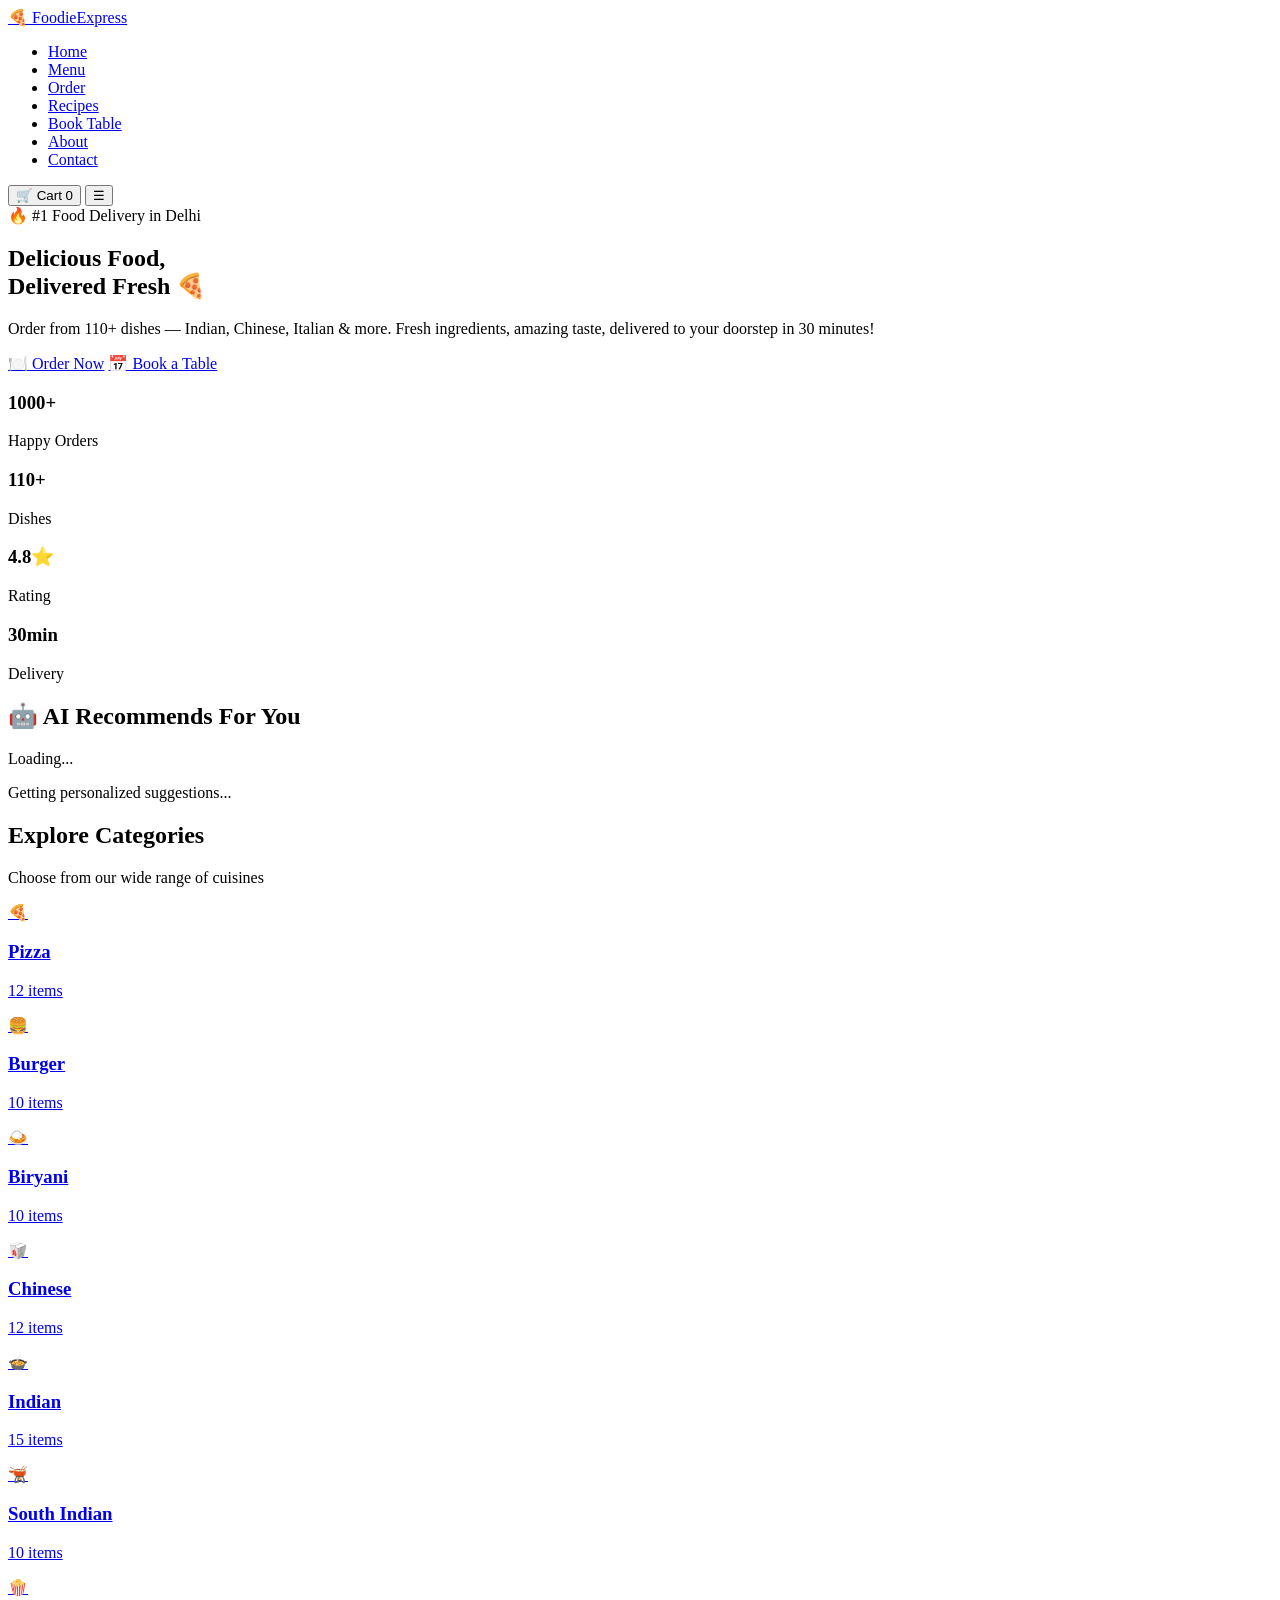
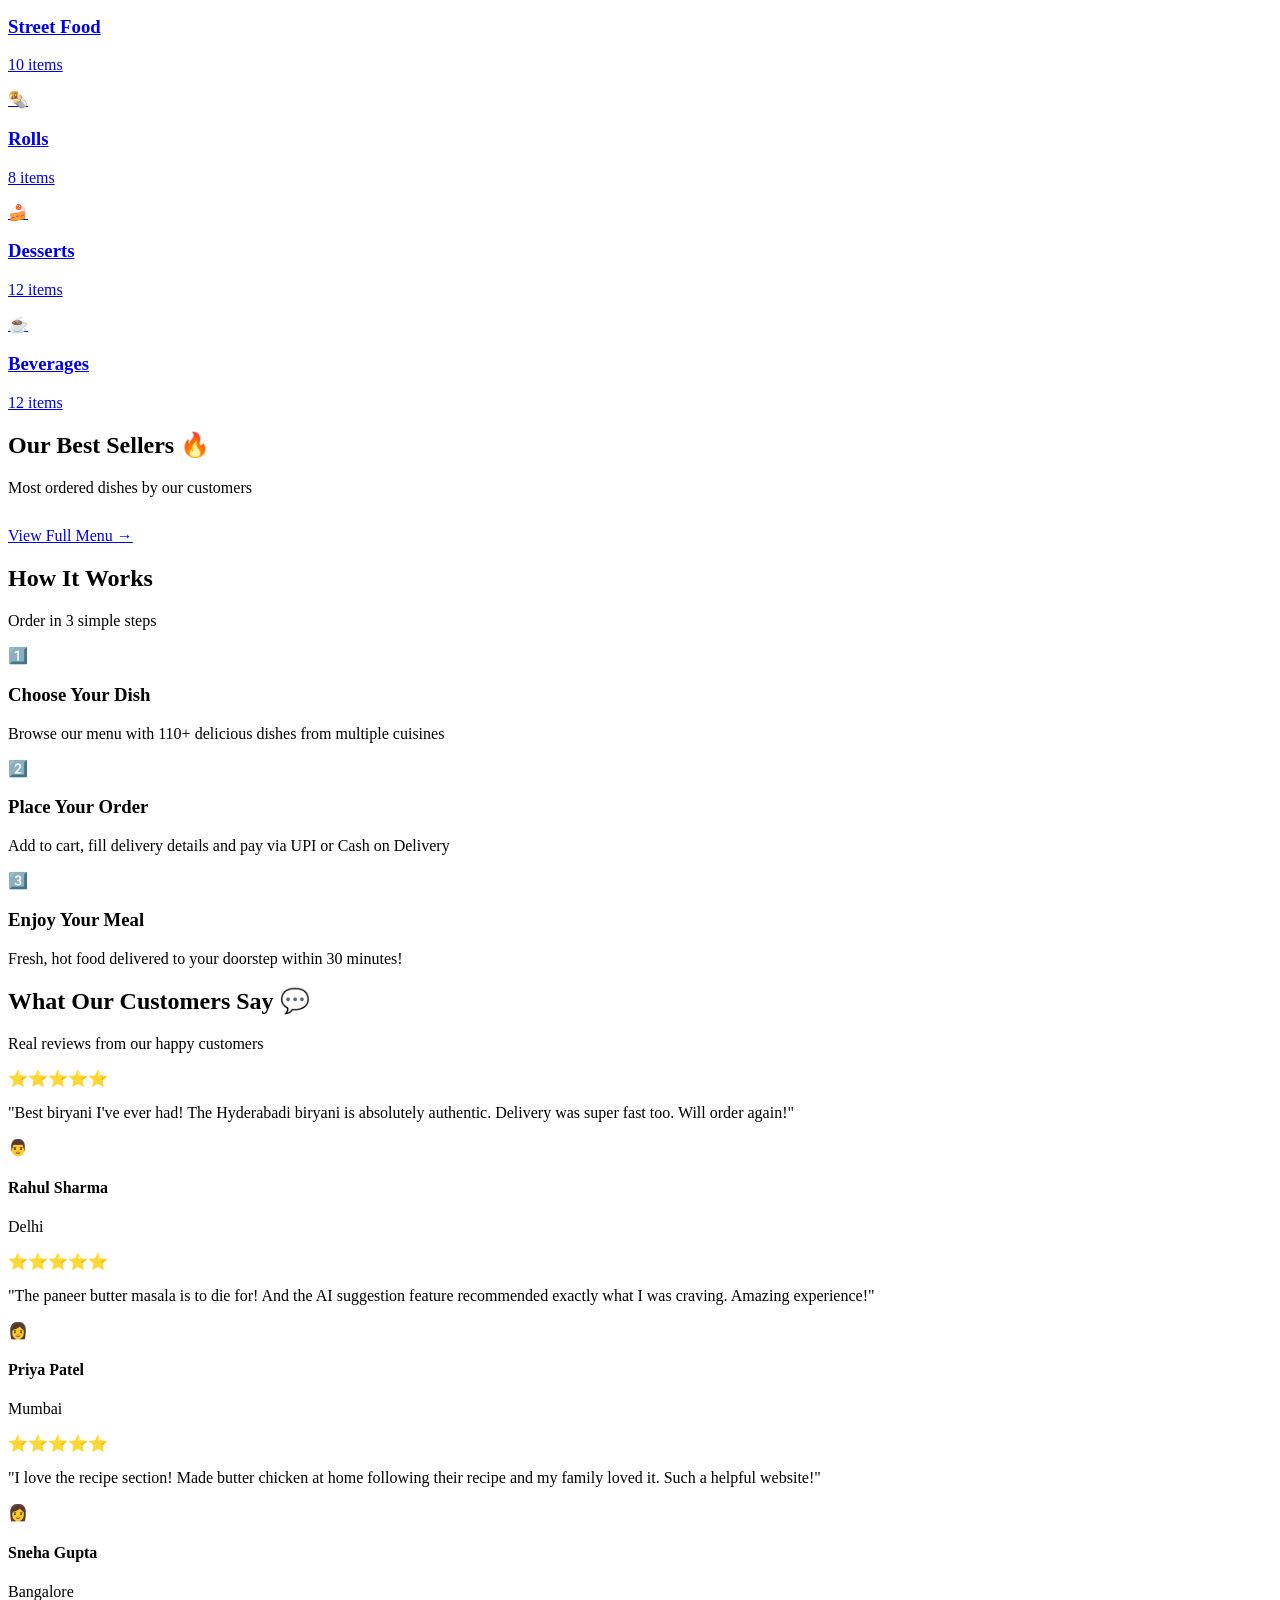
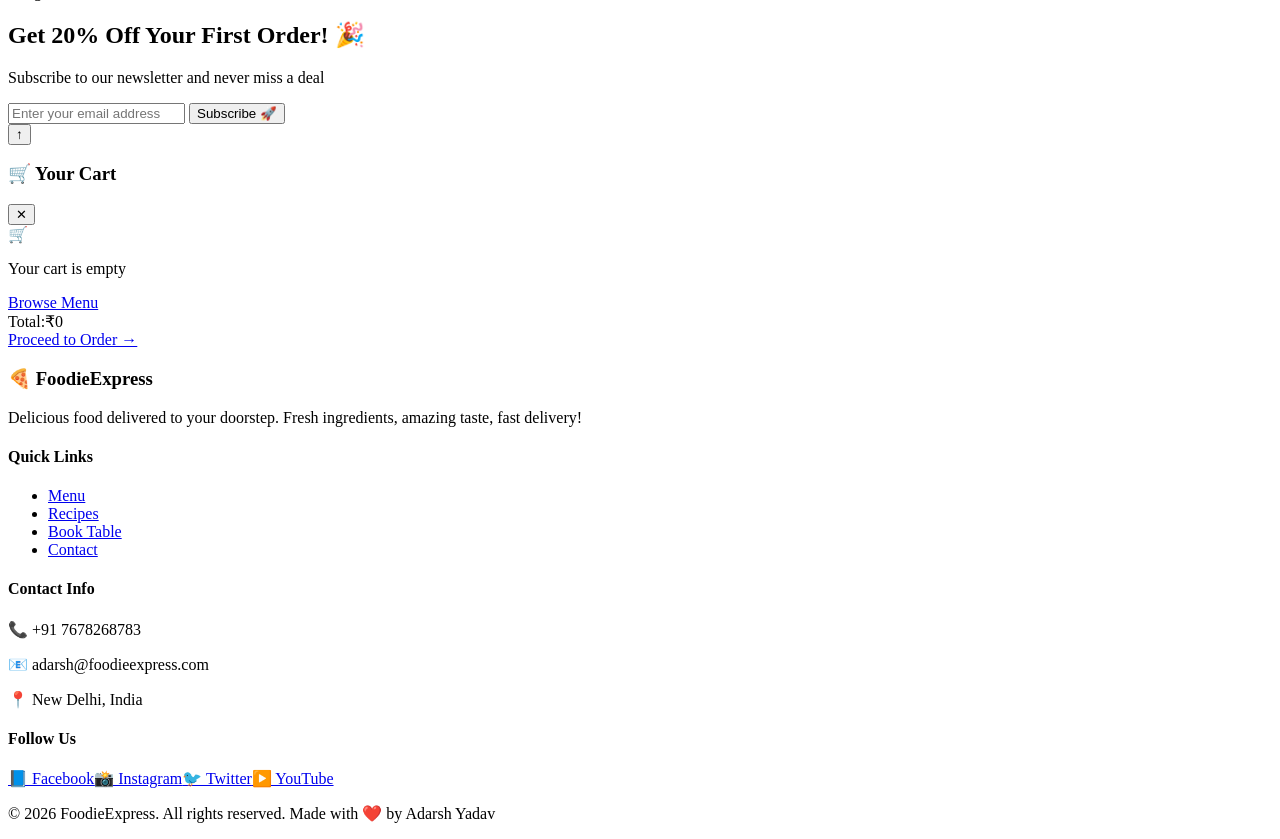
==== index.html @ d77fbf05 "Add FoodieExpress homepage" ====
<!DOCTYPE html>
<html lang="en">
<head>
  <meta charset="UTF-8">
  <meta name="viewport" content="width=device-width, initial-scale=1.0">
  <title>FoodieExpress - Delicious Food Delivered 🍕</title>
  <link rel="stylesheet" href="css/style.css">
</head>
<body>

  <!-- NAVBAR -->
  <nav class="navbar" id="navbar">
    <div class="nav-container">
      <a href="index.html" class="logo">🍕 Foodie<span>Express</span></a>
      <ul class="nav-links" id="navLinks">
        <li><a href="index.html" class="active">Home</a></li>
        <li><a href="menu.html">Menu</a></li>
        <li><a href="order.html">Order</a></li>
        <li><a href="recipes.html">Recipes</a></li>
        <li><a href="booking.html">Book Table</a></li>
        <li><a href="about.html">About</a></li>
        <li><a href="contact.html">Contact</a></li>
      </ul>
      <div class="nav-actions">
        <button class="cart-btn" onclick="toggleCart()">🛒 Cart <span class="cart-count" id="cartCount">0</span></button>
        <button class="hamburger" onclick="toggleMenu()">☰</button>
      </div>
    </div>
  </nav>

  <!-- HERO -->
  <section class="hero">
    <div class="container">
      <div class="hero-content">
        <div class="hero-badge">🔥 #1 Food Delivery in Delhi</div>
        <h1>Delicious Food,<br>Delivered <span>Fresh</span> 🍕</h1>
        <p>Order from 110+ dishes — Indian, Chinese, Italian & more. Fresh ingredients, amazing taste, delivered to your doorstep in 30 minutes!</p>
        <div class="hero-buttons">
          <a href="menu.html" class="btn btn-primary btn-lg">🍽️ Order Now</a>
          <a href="booking.html" class="btn btn-outline btn-lg">📅 Book a Table</a>
        </div>
        <div class="hero-stats">
          <div class="stat-item"><h3>1000+</h3><p>Happy Orders</p></div>
          <div class="stat-item"><h3>110+</h3><p>Dishes</p></div>
          <div class="stat-item"><h3>4.8⭐</h3><p>Rating</p></div>
          <div class="stat-item"><h3>30min</h3><p>Delivery</p></div>
        </div>
      </div>
    </div>
  </section>

  <!-- AI SUGGESTIONS -->
  <section class="ai-section">
    <div class="container">
      <div class="ai-header">
        <h2>🤖 AI Recommends For You</h2>
        <span class="ai-badge" id="aiBadge">Loading...</span>
      </div>
      <p class="ai-subtitle" id="aiMessage">Getting personalized suggestions...</p>
      <div class="suggestion-grid" id="aiSuggestions"></div>
    </div>
  </section>

  <!-- CATEGORIES -->
  <section class="section">
    <div class="container">
      <h2 class="section-title">Explore <span>Categories</span></h2>
      <p class="section-subtitle">Choose from our wide range of cuisines</p>
      <div class="categories-grid">
        <a href="menu.html" class="category-card"><div class="category-icon">🍕</div><h3>Pizza</h3><p>12 items</p></a>
        <a href="menu.html" class="category-card"><div class="category-icon">🍔</div><h3>Burger</h3><p>10 items</p></a>
        <a href="menu.html" class="category-card"><div class="category-icon">🍛</div><h3>Biryani</h3><p>10 items</p></a>
        <a href="menu.html" class="category-card"><div class="category-icon">🥡</div><h3>Chinese</h3><p>12 items</p></a>
        <a href="menu.html" class="category-card"><div class="category-icon">🍲</div><h3>Indian</h3><p>15 items</p></a>
        <a href="menu.html" class="category-card"><div class="category-icon">🫕</div><h3>South Indian</h3><p>10 items</p></a>
        <a href="menu.html" class="category-card"><div class="category-icon">🍿</div><h3>Street Food</h3><p>10 items</p></a>
        <a href="menu.html" class="category-card"><div class="category-icon">🌯</div><h3>Rolls</h3><p>8 items</p></a>
        <a href="menu.html" class="category-card"><div class="category-icon">🍰</div><h3>Desserts</h3><p>12 items</p></a>
        <a href="menu.html" class="category-card"><div class="category-icon">☕</div><h3>Beverages</h3><p>12 items</p></a>
      </div>
    </div>
  </section>

  <!-- FEATURED DISHES -->
  <section class="section" style="background:var(--white)">
    <div class="container">
      <h2 class="section-title">Our <span>Best Sellers</span> 🔥</h2>
      <p class="section-subtitle">Most ordered dishes by our customers</p>
      <div class="menu-grid" id="featuredDishes"></div>
      <div class="text-center" style="margin-top:30px">
        <a href="menu.html" class="btn btn-primary btn-lg">View Full Menu →</a>
      </div>
    </div>
  </section>

  <!-- HOW IT WORKS -->
  <section class="section">
    <div class="container">
      <h2 class="section-title">How It <span>Works</span></h2>
      <p class="section-subtitle">Order in 3 simple steps</p>
      <div class="steps-grid">
        <div class="step-card fade-in">
          <div class="step-number">1️⃣</div>
          <h3>Choose Your Dish</h3>
          <p>Browse our menu with 110+ delicious dishes from multiple cuisines</p>
        </div>
        <div class="step-card fade-in">
          <div class="step-number">2️⃣</div>
          <h3>Place Your Order</h3>
          <p>Add to cart, fill delivery details and pay via UPI or Cash on Delivery</p>
        </div>
        <div class="step-card fade-in">
          <div class="step-number">3️⃣</div>
          <h3>Enjoy Your Meal</h3>
          <p>Fresh, hot food delivered to your doorstep within 30 minutes!</p>
        </div>
      </div>
    </div>
  </section>

  <!-- TESTIMONIALS -->
  <section class="section" style="background:var(--white)">
    <div class="container">
      <h2 class="section-title">What Our <span>Customers</span> Say 💬</h2>
      <p class="section-subtitle">Real reviews from our happy customers</p>
      <div class="testimonial-grid">
        <div class="testimonial-card fade-in">
          <div class="stars">⭐⭐⭐⭐⭐</div>
          <p class="testimonial-text">"Best biryani I've ever had! The Hyderabadi biryani is absolutely authentic. Delivery was super fast too. Will order again!"</p>
          <div class="testimonial-author">
            <div class="author-avatar">👨</div>
            <div class="author-info"><h4>Rahul Sharma</h4><p>Delhi</p></div>
          </div>
        </div>
        <div class="testimonial-card fade-in">
          <div class="stars">⭐⭐⭐⭐⭐</div>
          <p class="testimonial-text">"The paneer butter masala is to die for! And the AI suggestion feature recommended exactly what I was craving. Amazing experience!"</p>
          <div class="testimonial-author">
            <div class="author-avatar">👩</div>
            <div class="author-info"><h4>Priya Patel</h4><p>Mumbai</p></div>
          </div>
        </div>
        <div class="testimonial-card fade-in">
          <div class="stars">⭐⭐⭐⭐⭐</div>
          <p class="testimonial-text">"I love the recipe section! Made butter chicken at home following their recipe and my family loved it. Such a helpful website!"</p>
          <div class="testimonial-author">
            <div class="author-avatar">👩</div>
            <div class="author-info"><h4>Sneha Gupta</h4><p>Bangalore</p></div>
          </div>
        </div>
      </div>
    </div>
  </section>

  <!-- NEWSLETTER -->
  <section class="newsletter-section">
    <div class="container">
      <h2>Get 20% Off Your First Order! 🎉</h2>
      <p>Subscribe to our newsletter and never miss a deal</p>
      <form class="newsletter-form" onsubmit="event.preventDefault(); showToast('✅ Subscribed successfully!'); this.reset();">
        <input type="email" placeholder="Enter your email address" required>
        <button type="submit">Subscribe 🚀</button>
      </form>
    </div>
  </section>

  <!-- BACK TO TOP -->
  <button class="back-to-top" id="backToTop" onclick="backToTop()">↑</button>

  <!-- CART SIDEBAR -->
  <div class="cart-overlay" id="cartOverlay" onclick="toggleCart()"></div>
  <div class="cart-sidebar" id="cartSidebar">
    <div class="cart-header"><h3>🛒 Your Cart</h3><button class="close-cart" onclick="toggleCart()">✕</button></div>
    <div class="cart-items" id="cartItems"><div class="empty-cart"><div class="empty-cart-icon">🛒</div><p>Your cart is empty</p><a href="menu.html" class="btn btn-primary btn-sm">Browse Menu</a></div></div>
    <div class="cart-footer"><div class="cart-total"><span>Total:</span><span id="cartTotal">₹0</span></div><a href="order.html" class="btn btn-primary btn-block">Proceed to Order →</a></div>
  </div>

  <!-- FOOTER -->
  <footer class="footer">
    <div class="container">
      <div class="footer-grid">
        <div class="footer-col"><h3>🍕 FoodieExpress</h3><p>Delicious food delivered to your doorstep. Fresh ingredients, amazing taste, fast delivery!</p></div>
        <div class="footer-col"><h4>Quick Links</h4><ul><li><a href="menu.html">Menu</a></li><li><a href="recipes.html">Recipes</a></li><li><a href="booking.html">Book Table</a></li><li><a href="contact.html">Contact</a></li></ul></div>
        <div class="footer-col"><h4>Contact Info</h4><p>📞 +91 7678268783</p><p>📧 adarsh@foodieexpress.com</p><p>📍 New Delhi, India</p></div>
        <div class="footer-col"><h4>Follow Us</h4><div class="social-links"><a href="#">📘 Facebook</a><a href="#">📸 Instagram</a><a href="#">🐦 Twitter</a><a href="#">▶️ YouTube</a></div></div>
      </div>
      <div class="footer-bottom"><p>© 2026 FoodieExpress. All rights reserved. Made with ❤️ by Adarsh Yadav</p></div>
    </div>
  </footer>

  <script src="js/script.js"></script>
</body>
</html>
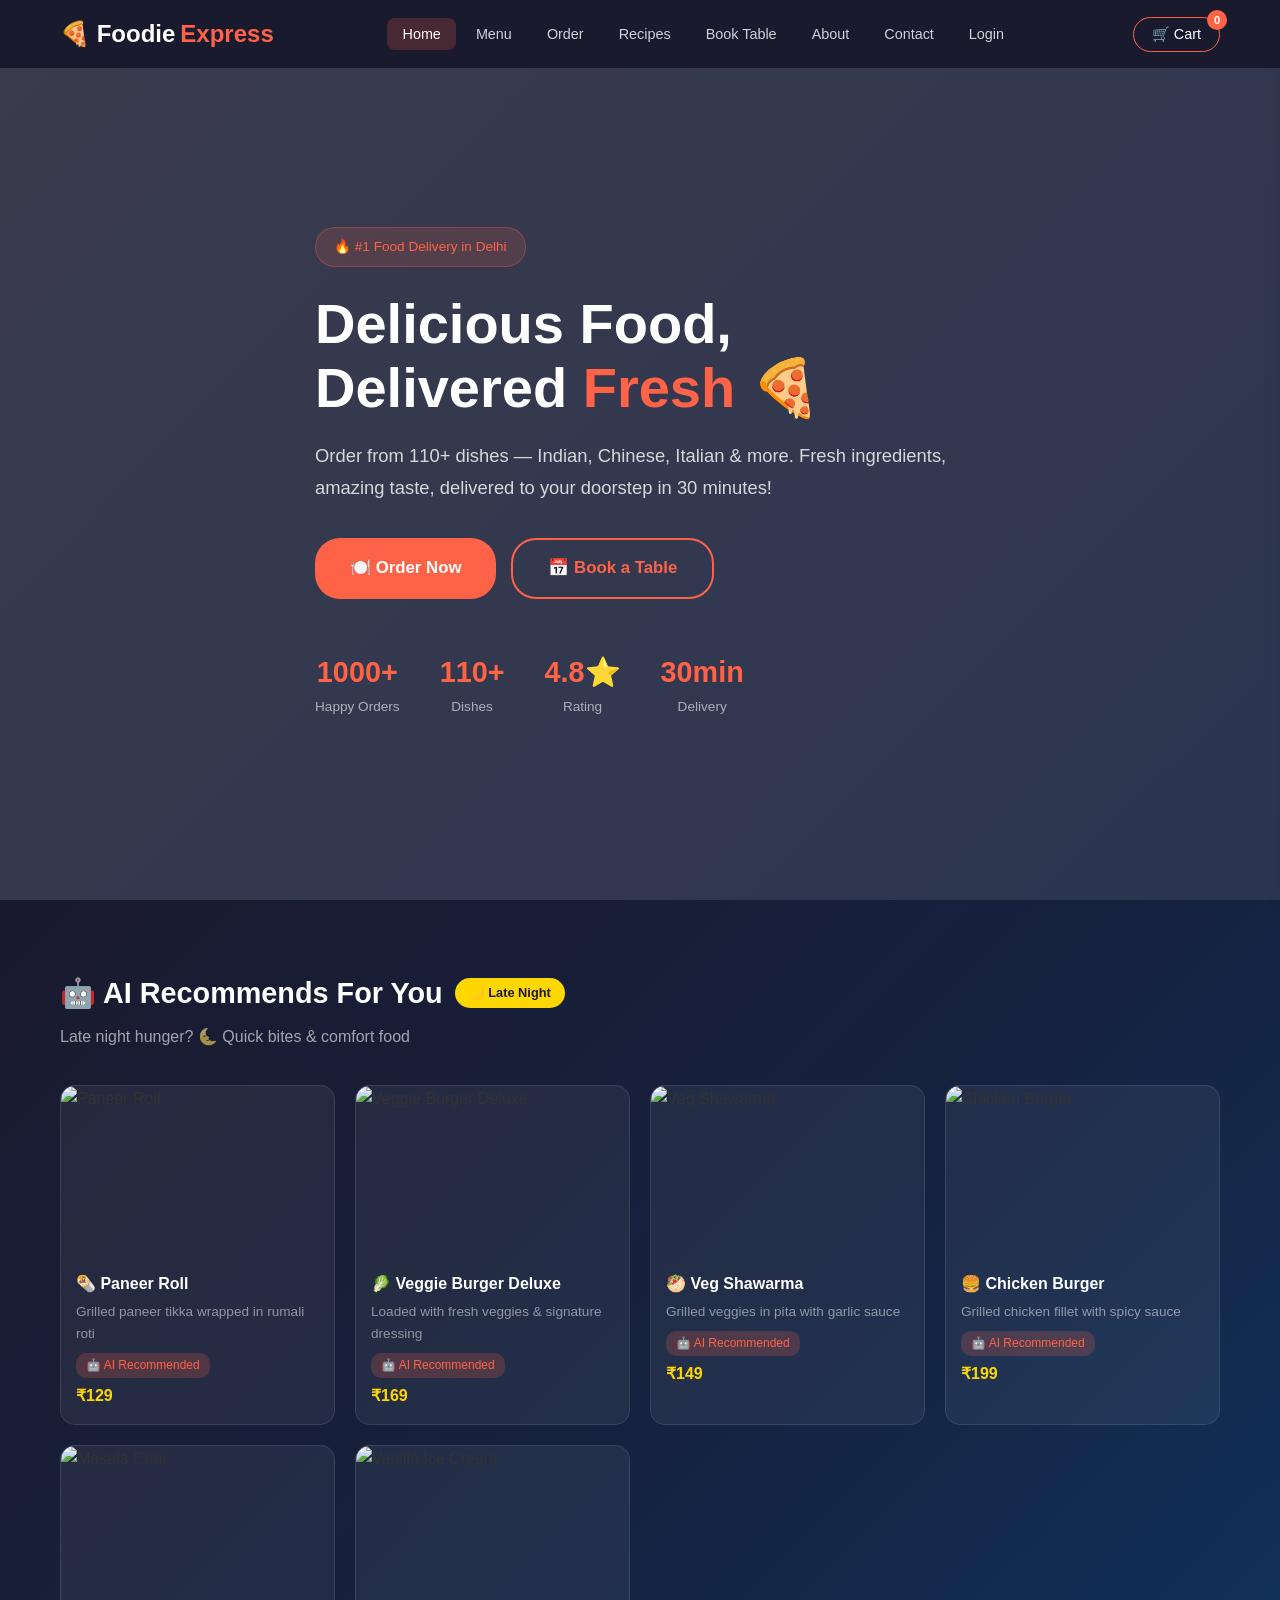
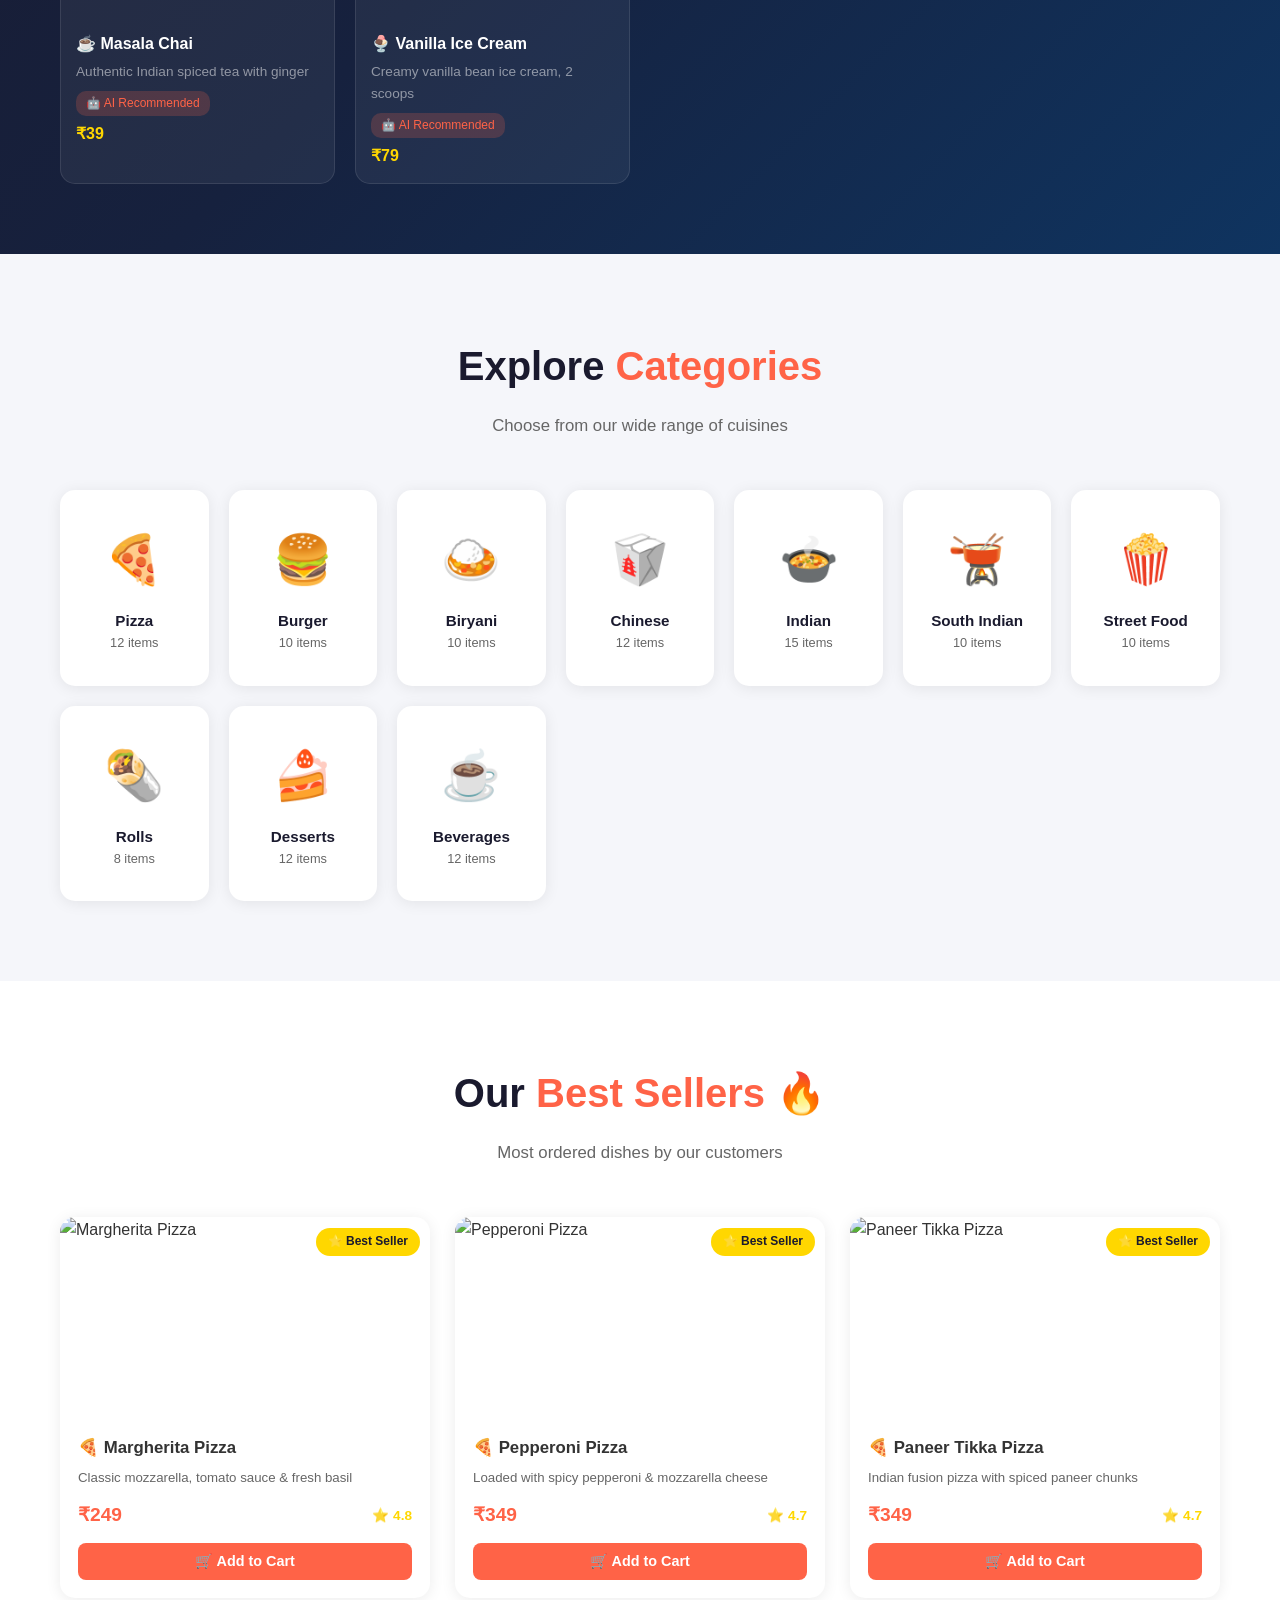
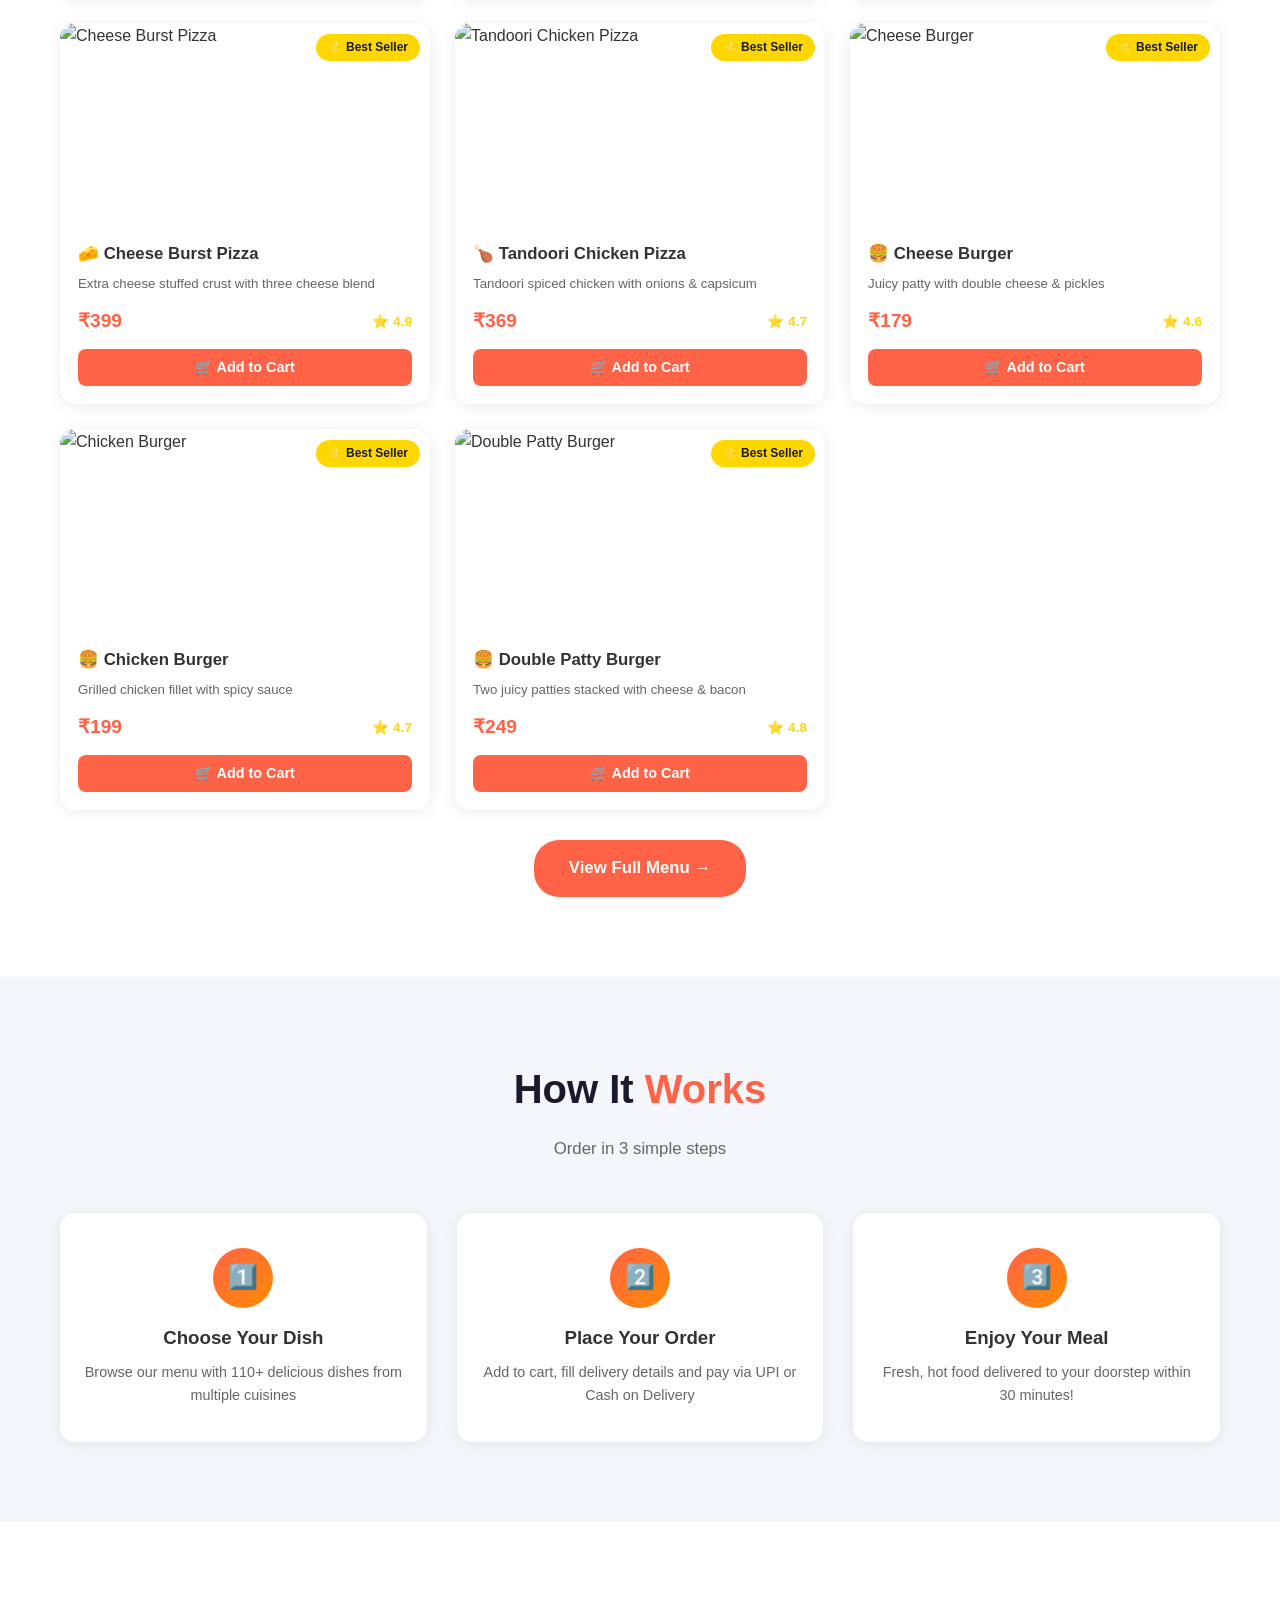
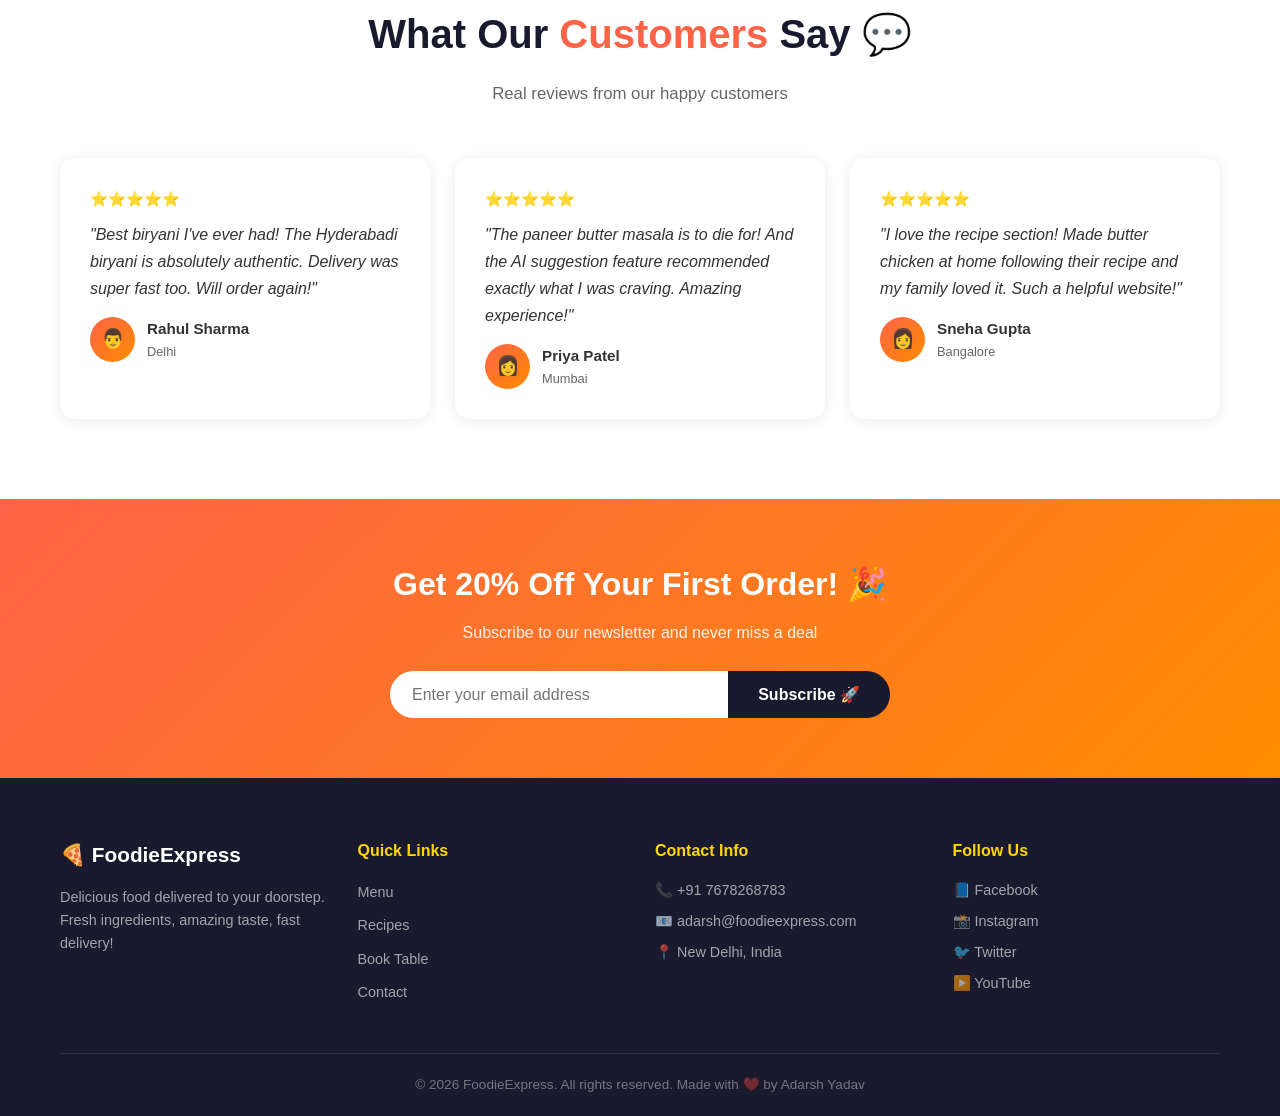
==== commit acc62ff0: "Add login link to site navigation" ====
--- a/index.html
+++ b/index.html
@@ -20,6 +20,7 @@
         <li><a href="booking.html">Book Table</a></li>
         <li><a href="about.html">About</a></li>
         <li><a href="contact.html">Contact</a></li>
+        <li><a href="login.html">Login</a></li>
       </ul>
       <div class="nav-actions">
         <button class="cart-btn" onclick="toggleCart()">🛒 Cart <span class="cart-count" id="cartCount">0</span></button>
--- a/css/style.css
+++ b/css/style.css
@@ -0,0 +1,424 @@
+/* ========== CSS VARIABLES ========== */
+:root {
+  --primary: #ff6347;
+  --primary-dark: #e5533d;
+  --secondary: #ff8c00;
+  --accent: #ffd700;
+  --dark: #1a1a2e;
+  --dark2: #16213e;
+  --light: #f5f6fa;
+  --white: #ffffff;
+  --text: #333333;
+  --text-light: #666666;
+  --success: #28a745;
+  --danger: #dc3545;
+  --border: #e0e0e0;
+  --shadow: 0 2px 15px rgba(0,0,0,0.08);
+  --shadow-hover: 0 8px 30px rgba(0,0,0,0.15);
+  --radius: 15px;
+  --transition: all 0.3s ease;
+}
+
+/* ========== RESET ========== */
+* { margin:0; padding:0; box-sizing:border-box; }
+html { scroll-behavior:smooth; }
+body { font-family:'Segoe UI',Tahoma,Geneva,Verdana,sans-serif; color:var(--text); line-height:1.6; background:var(--light); }
+a { text-decoration:none; color:inherit; }
+ul { list-style:none; }
+img { max-width:100%; display:block; }
+button,input,select,textarea { font-family:inherit; font-size:inherit; }
+button { cursor:pointer; }
+
+/* ========== UTILITY ========== */
+.container { max-width:1200px; margin:0 auto; padding:0 20px; }
+.section { padding:80px 0; }
+.section-title { text-align:center; font-size:2.5rem; margin-bottom:15px; color:var(--dark); }
+.section-title span { color:var(--primary); }
+.section-subtitle { text-align:center; color:var(--text-light); margin-bottom:50px; font-size:1.05rem; }
+.text-center { text-align:center; }
+.btn { display:inline-flex; align-items:center; gap:8px; padding:12px 28px; border-radius:25px; font-weight:600; font-size:0.95rem; border:none; transition:var(--transition); }
+.btn-primary { background:var(--primary); color:var(--white); }
+.btn-primary:hover { background:var(--primary-dark); transform:translateY(-2px); box-shadow:0 5px 20px rgba(255,99,71,0.3); }
+.btn-secondary { background:var(--secondary); color:var(--white); }
+.btn-secondary:hover { background:#e67e00; transform:translateY(-2px); }
+.btn-outline { background:transparent; color:var(--primary); border:2px solid var(--primary); }
+.btn-outline:hover { background:var(--primary); color:var(--white); }
+.btn-dark { background:var(--dark); color:var(--white); }
+.btn-dark:hover { background:var(--dark2); }
+.btn-block { display:flex; justify-content:center; width:100%; }
+.btn-sm { padding:8px 18px; font-size:0.85rem; }
+.btn-lg { padding:15px 35px; font-size:1.05rem; }
+.badge { display:inline-block; padding:4px 12px; border-radius:20px; font-size:0.75rem; font-weight:600; }
+.badge-veg { background:#e8f5e9; color:#2e7d32; }
+.badge-nonveg { background:#fce4ec; color:#c62828; }
+.badge-best { background:var(--accent); color:var(--dark); }
+
+/* ========== NAVBAR ========== */
+.navbar { position:fixed; top:0; left:0; width:100%; background:var(--dark); z-index:1000; transition:var(--transition); padding:0; }
+.navbar.scrolled { background:rgba(26,26,46,0.98); box-shadow:0 2px 20px rgba(0,0,0,0.3); }
+.nav-container { display:flex; align-items:center; justify-content:space-between; padding:15px 20px; max-width:1200px; margin:0 auto; }
+.logo { font-size:1.5rem; font-weight:800; color:var(--white); display:flex; align-items:center; gap:5px; }
+.logo span { color:var(--primary); }
+.nav-links { display:flex; gap:5px; }
+.nav-links li a { color:rgba(255,255,255,0.8); padding:8px 15px; border-radius:8px; font-size:0.9rem; font-weight:500; transition:var(--transition); }
+.nav-links li a:hover, .nav-links li a.active { color:var(--white); background:rgba(255,99,71,0.2); }
+.nav-actions { display:flex; align-items:center; gap:12px; }
+.cart-btn { position:relative; color:var(--white); background:transparent; border:1.5px solid var(--primary); border-radius:25px; padding:8px 18px; font-size:0.9rem; font-weight:500; transition:var(--transition); display:flex; align-items:center; gap:6px; }
+.cart-btn:hover { background:var(--primary); }
+.cart-count { background:var(--primary); color:var(--white); border-radius:50%; font-size:0.7rem; min-width:20px; height:20px; display:flex; align-items:center; justify-content:center; position:absolute; top:-8px; right:-8px; font-weight:700; }
+.hamburger { display:none; color:var(--white); font-size:1.5rem; background:transparent; border:none; padding:5px; }
+
+/* ========== HERO ========== */
+.hero { min-height:100vh; display:flex; align-items:center; background:linear-gradient(135deg,rgba(26,26,46,0.85),rgba(22,33,62,0.9)),url('https://images.unsplash.com/photo-1504674900247-0877df9cc836?w=1920&q=80') center/cover; color:var(--white); padding-top:80px; }
+.hero-content { max-width:650px; }
+.hero-badge { display:inline-flex; align-items:center; gap:8px; background:rgba(255,99,71,0.15); border:1px solid rgba(255,99,71,0.3); padding:8px 18px; border-radius:25px; font-size:0.85rem; color:var(--primary); margin-bottom:25px; }
+.hero h1 { font-size:3.5rem; font-weight:800; line-height:1.15; margin-bottom:20px; }
+.hero h1 span { color:var(--primary); }
+.hero p { font-size:1.15rem; color:rgba(255,255,255,0.8); margin-bottom:35px; line-height:1.7; }
+.hero-buttons { display:flex; gap:15px; flex-wrap:wrap; margin-bottom:50px; }
+.hero-stats { display:flex; gap:40px; }
+.stat-item { text-align:center; }
+.stat-item h3 { font-size:1.8rem; font-weight:800; color:var(--primary); }
+.stat-item p { font-size:0.85rem; color:rgba(255,255,255,0.6); }
+
+/* ========== AI SUGGESTIONS ========== */
+.ai-section { background:linear-gradient(135deg,#1a1a2e 0%,#16213e 50%,#0f3460 100%); padding:70px 0; }
+.ai-header { display:flex; align-items:center; gap:12px; margin-bottom:8px; }
+.ai-header h2 { color:var(--white); font-size:1.8rem; }
+.ai-badge { background:var(--accent); color:var(--dark); padding:5px 14px; border-radius:20px; font-size:0.8rem; font-weight:700; }
+.ai-subtitle { color:rgba(255,255,255,0.6); margin-bottom:35px; }
+.suggestion-grid { display:grid; grid-template-columns:repeat(auto-fill,minmax(260px,1fr)); gap:20px; }
+.suggestion-card { background:rgba(255,255,255,0.06); border:1px solid rgba(255,255,255,0.1); border-radius:var(--radius); overflow:hidden; transition:var(--transition); cursor:pointer; }
+.suggestion-card:hover { transform:translateY(-5px); background:rgba(255,255,255,0.1); border-color:var(--primary); }
+.suggestion-card img { width:100%; height:170px; object-fit:cover; }
+.suggestion-info { padding:15px; }
+.suggestion-info h4 { color:var(--white); margin-bottom:5px; }
+.suggestion-info p { color:rgba(255,255,255,0.5); font-size:0.85rem; }
+.suggestion-tag { display:inline-block; background:rgba(255,99,71,0.2); color:var(--primary); padding:3px 10px; border-radius:10px; font-size:0.75rem; margin-top:8px; }
+.suggestion-price { color:var(--accent); font-weight:700; margin-top:5px; }
+
+/* ========== CATEGORIES ========== */
+.categories-grid { display:grid; grid-template-columns:repeat(auto-fill,minmax(140px,1fr)); gap:20px; }
+.category-card { text-align:center; padding:30px 15px; border-radius:var(--radius); background:var(--white); box-shadow:var(--shadow); cursor:pointer; transition:var(--transition); border:2px solid transparent; }
+.category-card:hover { transform:translateY(-5px); box-shadow:var(--shadow-hover); border-color:var(--primary); }
+.category-icon { font-size:3rem; margin-bottom:10px; }
+.category-card h3 { font-size:0.95rem; color:var(--dark); }
+.category-card p { font-size:0.8rem; color:var(--text-light); }
+
+/* ========== MENU / DISH CARDS ========== */
+.menu-controls { display:flex; flex-wrap:wrap; justify-content:space-between; align-items:center; gap:20px; margin-bottom:30px; }
+.search-bar { display:flex; align-items:center; background:var(--white); border:2px solid var(--border); border-radius:25px; padding:6px 18px; flex:1; max-width:400px; transition:var(--transition); }
+.search-bar:focus-within { border-color:var(--primary); }
+.search-bar input { border:none; outline:none; flex:1; padding:8px 5px; font-size:0.95rem; background:transparent; }
+.search-bar button { background:transparent; border:none; font-size:1.2rem; color:var(--text-light); }
+.filter-tabs { display:flex; flex-wrap:wrap; gap:8px; }
+.filter-tab { padding:8px 20px; border-radius:25px; border:2px solid var(--border); background:var(--white); font-size:0.85rem; font-weight:500; transition:var(--transition); color:var(--text); }
+.filter-tab:hover { border-color:var(--primary); color:var(--primary); }
+.filter-tab.active { background:var(--primary); color:var(--white); border-color:var(--primary); }
+.item-count { color:var(--text-light); font-size:0.9rem; margin-bottom:20px; }
+.menu-grid { display:grid; grid-template-columns:repeat(auto-fill,minmax(280px,1fr)); gap:25px; }
+.dish-card { background:var(--white); border-radius:var(--radius); overflow:hidden; box-shadow:var(--shadow); transition:var(--transition); }
+.dish-card:hover { transform:translateY(-5px); box-shadow:var(--shadow-hover); }
+.dish-image { position:relative; width:100%; height:200px; overflow:hidden; }
+.dish-image img { width:100%; height:100%; object-fit:cover; transition:transform 0.5s; }
+.dish-card:hover .dish-image img { transform:scale(1.08); }
+.dish-badge { position:absolute; top:10px; left:10px; z-index:2; }
+.dish-badge-right { position:absolute; top:10px; right:10px; z-index:2; }
+.dish-info { padding:18px; }
+.dish-name { font-size:1.05rem; font-weight:700; margin-bottom:5px; }
+.dish-desc { font-size:0.83rem; color:var(--text-light); margin-bottom:12px; display:-webkit-box; -webkit-line-clamp:2; -webkit-box-orient:vertical; overflow:hidden; }
+.dish-meta { display:flex; justify-content:space-between; align-items:center; margin-bottom:12px; }
+.dish-price { font-size:1.2rem; font-weight:800; color:var(--primary); }
+.dish-price .original-price { text-decoration:line-through; color:var(--text-light); font-size:0.85rem; font-weight:400; margin-left:5px; }
+.dish-rating { color:var(--accent); font-size:0.85rem; font-weight:600; }
+.dish-time { font-size:0.8rem; color:var(--text-light); }
+.add-btn { width:100%; padding:10px; background:var(--primary); color:var(--white); border:none; border-radius:8px; font-weight:600; font-size:0.9rem; transition:var(--transition); }
+.add-btn:hover { background:var(--primary-dark); }
+
+/* ========== CART SIDEBAR ========== */
+.cart-overlay { position:fixed; top:0; left:0; width:100%; height:100%; background:rgba(0,0,0,0.5); z-index:1999; display:none; }
+.cart-overlay.show { display:block; }
+.cart-sidebar { position:fixed; top:0; right:-420px; width:400px; height:100%; background:var(--white); z-index:2000; box-shadow:-5px 0 30px rgba(0,0,0,0.2); transition:right 0.35s ease; display:flex; flex-direction:column; }
+.cart-sidebar.show { right:0; }
+.cart-header { display:flex; justify-content:space-between; align-items:center; padding:20px 25px; border-bottom:1px solid var(--border); }
+.cart-header h3 { font-size:1.2rem; }
+.close-cart { background:transparent; border:none; font-size:1.5rem; color:var(--text-light); transition:var(--transition); }
+.close-cart:hover { color:var(--danger); }
+.cart-items { flex:1; overflow-y:auto; padding:15px 25px; }
+.cart-item { display:flex; gap:12px; padding:15px 0; border-bottom:1px solid var(--border); align-items:center; }
+.cart-item-img { width:60px; height:60px; border-radius:10px; object-fit:cover; }
+.cart-item-info { flex:1; }
+.cart-item-name { font-weight:600; font-size:0.9rem; }
+.cart-item-price { color:var(--primary); font-weight:700; font-size:0.95rem; }
+.qty-controls { display:flex; align-items:center; gap:10px; margin-top:5px; }
+.qty-btn { width:28px; height:28px; border-radius:50%; border:1px solid var(--border); background:var(--white); display:flex; align-items:center; justify-content:center; font-size:1rem; transition:var(--transition); }
+.qty-btn:hover { background:var(--primary); color:var(--white); border-color:var(--primary); }
+.qty-val { font-weight:600; min-width:20px; text-align:center; }
+.cart-item-remove { color:var(--danger); background:transparent; border:none; font-size:0.85rem; cursor:pointer; }
+.cart-footer { padding:20px 25px; border-top:2px solid var(--border); }
+.cart-total { display:flex; justify-content:space-between; font-size:1.3rem; font-weight:800; margin-bottom:15px; }
+.empty-cart { text-align:center; padding:50px 20px; }
+.empty-cart-icon { font-size:4rem; margin-bottom:15px; opacity:0.3; }
+.empty-cart p { color:var(--text-light); margin-bottom:20px; }
+
+/* ========== PAGE HEADER ========== */
+.page-header { background:linear-gradient(135deg,var(--dark),var(--dark2)); color:var(--white); padding:130px 0 60px; text-align:center; }
+.page-header h1 { font-size:2.5rem; font-weight:800; margin-bottom:10px; }
+.page-header p { color:rgba(255,255,255,0.6); font-size:1.05rem; }
+.breadcrumb { display:flex; gap:8px; justify-content:center; margin-top:15px; color:rgba(255,255,255,0.4); font-size:0.9rem; }
+.breadcrumb a { color:var(--primary); }
+
+/* ========== ORDER PAGE ========== */
+.order-page { padding-top:100px; }
+.order-grid { display:grid; grid-template-columns:1fr 1fr; gap:30px; }
+.order-summary,.delivery-form { background:var(--white); border-radius:var(--radius); padding:30px; box-shadow:var(--shadow); }
+.order-summary h3,.delivery-form h3 { font-size:1.3rem; margin-bottom:20px; padding-bottom:15px; border-bottom:2px solid var(--border); }
+.order-item { display:flex; justify-content:space-between; align-items:center; padding:12px 0; border-bottom:1px solid var(--border); }
+.order-item-name { font-weight:500; }
+.order-item-price { font-weight:700; color:var(--primary); }
+.order-totals { margin-top:20px; padding-top:15px; border-top:2px solid var(--dark); }
+.order-row { display:flex; justify-content:space-between; padding:8px 0; }
+.order-row.total { font-size:1.3rem; font-weight:800; color:var(--primary); border-top:2px solid var(--primary); padding-top:15px; margin-top:10px; }
+.form-group { margin-bottom:18px; }
+.form-group label { display:block; margin-bottom:6px; font-weight:600; font-size:0.9rem; color:var(--text); }
+.form-control { width:100%; padding:12px 16px; border:2px solid var(--border); border-radius:10px; font-size:0.95rem; transition:var(--transition); background:var(--white); }
+.form-control:focus { border-color:var(--primary); outline:none; box-shadow:0 0 0 3px rgba(255,99,71,0.1); }
+.form-row { display:grid; grid-template-columns:1fr 1fr; gap:15px; }
+
+/* ========== PAYMENT ========== */
+.payment-section { background:var(--white); border-radius:var(--radius); padding:30px; box-shadow:var(--shadow); margin-top:30px; }
+.payment-section h3 { font-size:1.3rem; margin-bottom:20px; }
+.payment-options { display:flex; gap:15px; margin-bottom:25px; }
+.payment-option { flex:1; padding:18px; border:2px solid var(--border); border-radius:12px; text-align:center; cursor:pointer; transition:var(--transition); }
+.payment-option:hover { border-color:var(--primary); }
+.payment-option.active { border-color:var(--primary); background:rgba(255,99,71,0.05); }
+.payment-option .pay-icon { font-size:2rem; margin-bottom:8px; }
+.payment-option h4 { font-size:0.95rem; margin-bottom:3px; }
+.payment-option p { font-size:0.8rem; color:var(--text-light); }
+.qr-payment { text-align:center; padding:25px; }
+.qr-code-img { max-width:280px; border-radius:15px; box-shadow:var(--shadow); margin:0 auto 15px; }
+.upi-info { margin-top:15px; }
+.upi-info h4 { font-size:1.1rem; color:var(--dark); }
+.upi-info p { color:var(--text-light); font-size:0.9rem; }
+.upi-id { background:var(--light); padding:10px 20px; border-radius:8px; display:inline-block; font-weight:700; font-size:1rem; margin-top:10px; color:var(--primary); }
+.cod-section { text-align:center; padding:30px; }
+.cod-section .cod-icon { font-size:3rem; margin-bottom:15px; }
+
+/* ========== BOOKING ========== */
+.booking-page { padding-top:100px; }
+.booking-container { max-width:800px; margin:0 auto; }
+.booking-form { background:var(--white); border-radius:var(--radius); padding:40px; box-shadow:var(--shadow); }
+.booking-form h3 { font-size:1.3rem; margin-bottom:25px; color:var(--dark); }
+.time-slots { display:grid; grid-template-columns:repeat(auto-fill,minmax(110px,1fr)); gap:10px; margin-top:10px; }
+.time-slot { padding:10px; border:2px solid var(--border); border-radius:8px; text-align:center; cursor:pointer; font-size:0.85rem; font-weight:500; transition:var(--transition); }
+.time-slot:hover { border-color:var(--primary); color:var(--primary); }
+.time-slot.active { background:var(--primary); color:var(--white); border-color:var(--primary); }
+.time-slot.booked { background:var(--light); color:var(--text-light); cursor:not-allowed; opacity:0.5; text-decoration:line-through; }
+.booking-info { display:grid; grid-template-columns:repeat(3,1fr); gap:20px; margin-top:35px; }
+.booking-info-card { background:var(--white); border-radius:var(--radius); padding:25px; box-shadow:var(--shadow); text-align:center; }
+.booking-info-card .info-icon { font-size:2rem; margin-bottom:10px; }
+.booking-info-card h4 { margin-bottom:5px; }
+.booking-info-card p { font-size:0.85rem; color:var(--text-light); }
+
+/* ========== RECIPES ========== */
+.recipe-grid { display:grid; grid-template-columns:repeat(auto-fill,minmax(320px,1fr)); gap:25px; }
+.recipe-card { background:var(--white); border-radius:var(--radius); overflow:hidden; box-shadow:var(--shadow); cursor:pointer; transition:var(--transition); }
+.recipe-card:hover { transform:translateY(-5px); box-shadow:var(--shadow-hover); }
+.recipe-image { width:100%; height:220px; object-fit:cover; position:relative; }
+.recipe-image img { width:100%; height:100%; object-fit:cover; }
+.recipe-difficulty { position:absolute; top:12px; right:12px; padding:5px 14px; border-radius:20px; font-size:0.8rem; font-weight:700; }
+.recipe-difficulty.easy { background:var(--success); color:var(--white); }
+.recipe-difficulty.medium { background:var(--secondary); color:var(--white); }
+.recipe-difficulty.hard { background:var(--danger); color:var(--white); }
+.recipe-info { padding:20px; }
+.recipe-title { font-size:1.15rem; font-weight:700; margin-bottom:8px; }
+.recipe-meta { display:flex; gap:15px; color:var(--text-light); font-size:0.83rem; margin-bottom:10px; flex-wrap:wrap; }
+.recipe-tags { display:flex; flex-wrap:wrap; gap:5px; }
+.recipe-tag { background:var(--light); padding:3px 10px; border-radius:15px; font-size:0.75rem; color:var(--text-light); }
+.tip-grid { display:grid; grid-template-columns:repeat(auto-fill,minmax(300px,1fr)); gap:20px; }
+.tip-card { background:var(--white); border-radius:var(--radius); padding:25px; box-shadow:var(--shadow); }
+.tip-card .tip-icon { font-size:2.5rem; margin-bottom:12px; }
+.tip-card h4 { margin-bottom:5px; }
+.tip-card p { font-size:0.9rem; color:var(--text-light); }
+
+/* ========== MODAL ========== */
+.modal-overlay { position:fixed; top:0; left:0; width:100%; height:100%; background:rgba(0,0,0,0.7); z-index:3000; display:none; align-items:center; justify-content:center; }
+.modal-overlay.show { display:flex; }
+.modal-content { background:var(--white); border-radius:20px; max-width:700px; width:90%; max-height:90vh; overflow-y:auto; position:relative; animation:modalIn 0.3s ease; }
+@keyframes modalIn { from{opacity:0;transform:scale(0.9)translateY(20px)} to{opacity:1;transform:scale(1)translateY(0)} }
+.modal-close { position:absolute; top:15px; right:15px; background:var(--white); border:none; font-size:1.5rem; cursor:pointer; width:36px; height:36px; border-radius:50%; box-shadow:var(--shadow); z-index:1; display:flex; align-items:center; justify-content:center; transition:var(--transition); }
+.modal-close:hover { background:var(--danger); color:var(--white); }
+.modal-image { width:100%; height:300px; object-fit:cover; border-radius:20px 20px 0 0; }
+.modal-body { padding:30px; }
+.modal-body h2 { font-size:1.5rem; margin-bottom:10px; }
+.modal-body h3 { font-size:1.1rem; margin:20px 0 10px; color:var(--dark); }
+.ingredients-list { padding-left:20px; list-style:disc; }
+.ingredients-list li { padding:4px 0; }
+.steps-list { padding-left:20px; list-style:decimal; }
+.steps-list li { padding:8px 0; line-height:1.6; }
+.nutrition-grid { display:grid; grid-template-columns:repeat(4,1fr); gap:10px; margin:15px 0; }
+.nutrition-item { text-align:center; background:var(--light); padding:12px; border-radius:10px; }
+.nutrition-item .val { font-size:1.2rem; font-weight:800; color:var(--primary); }
+.nutrition-item .label { font-size:0.75rem; color:var(--text-light); }
+.chef-tip { background:linear-gradient(135deg,#fff8e1,#fff3e0); border-left:4px solid var(--secondary); padding:15px 20px; border-radius:0 10px 10px 0; margin-top:15px; }
+.chef-tip h4 { color:var(--secondary); margin-bottom:5px; }
+
+/* ========== ABOUT ========== */
+.about-hero { background:linear-gradient(135deg,var(--dark),var(--dark2)); color:var(--white); padding:130px 0 80px; text-align:center; }
+.about-hero h1 { font-size:2.8rem; margin-bottom:10px; }
+.about-hero p { color:rgba(255,255,255,0.6); font-size:1.1rem; }
+.about-grid { display:grid; grid-template-columns:1fr 1fr; gap:50px; align-items:center; }
+.about-image { border-radius:var(--radius); overflow:hidden; height:400px; background:linear-gradient(135deg,var(--primary),var(--secondary)); display:flex; align-items:center; justify-content:center; font-size:8rem; }
+.about-text h2 { font-size:2rem; margin-bottom:20px; }
+.about-text p { color:var(--text-light); margin-bottom:15px; line-height:1.8; }
+.stats-grid { display:grid; grid-template-columns:repeat(4,1fr); gap:20px; }
+.stat-box { background:var(--white); padding:30px; border-radius:var(--radius); box-shadow:var(--shadow); text-align:center; transition:var(--transition); }
+.stat-box:hover { transform:translateY(-5px); box-shadow:var(--shadow-hover); }
+.stat-box .stat-icon { font-size:2.5rem; margin-bottom:10px; }
+.stat-box h2 { font-size:2.2rem; color:var(--primary); margin-bottom:5px; }
+.stat-box p { color:var(--text-light); font-size:0.9rem; }
+.values-grid { display:grid; grid-template-columns:repeat(4,1fr); gap:20px; }
+.value-card { background:var(--white); border-radius:var(--radius); padding:30px; box-shadow:var(--shadow); text-align:center; transition:var(--transition); }
+.value-card:hover { transform:translateY(-5px); }
+.value-card .value-icon { font-size:2.5rem; margin-bottom:12px; }
+.value-card h4 { margin-bottom:8px; }
+.value-card p { font-size:0.85rem; color:var(--text-light); }
+.team-grid { display:grid; grid-template-columns:repeat(auto-fill,minmax(250px,1fr)); gap:25px; }
+.team-card { text-align:center; background:var(--white); border-radius:var(--radius); padding:30px; box-shadow:var(--shadow); transition:var(--transition); }
+.team-card:hover { transform:translateY(-5px); }
+.team-avatar { width:100px; height:100px; border-radius:50%; margin:0 auto 15px; background:linear-gradient(135deg,var(--primary),var(--secondary)); display:flex; align-items:center; justify-content:center; font-size:2.5rem; }
+.team-card h4 { font-size:1.1rem; margin-bottom:3px; }
+.team-card .role { color:var(--primary); font-size:0.85rem; font-weight:600; margin-bottom:8px; }
+.team-card p { font-size:0.85rem; color:var(--text-light); }
+
+/* ========== CONTACT ========== */
+.contact-grid { display:grid; grid-template-columns:1fr 1fr; gap:40px; }
+.contact-form { background:var(--white); border-radius:var(--radius); padding:40px; box-shadow:var(--shadow); }
+.contact-form h3 { font-size:1.3rem; margin-bottom:25px; }
+.contact-info-cards { display:flex; flex-direction:column; gap:20px; }
+.info-card { background:var(--white); border-radius:var(--radius); padding:25px; box-shadow:var(--shadow); display:flex; gap:15px; align-items:center; transition:var(--transition); }
+.info-card:hover { transform:translateX(5px); }
+.info-icon { width:55px; height:55px; background:linear-gradient(135deg,var(--primary),var(--secondary)); border-radius:50%; display:flex; align-items:center; justify-content:center; font-size:1.4rem; flex-shrink:0; color:var(--white); }
+.info-card h4 { margin-bottom:3px; }
+.info-card p { font-size:0.9rem; color:var(--text-light); }
+.map-placeholder { background:var(--white); border-radius:var(--radius); padding:60px; text-align:center; box-shadow:var(--shadow); margin-top:40px; }
+.map-placeholder .map-icon { font-size:4rem; margin-bottom:15px; }
+.faq-section { margin-top:50px; }
+.faq-item { background:var(--white); border-radius:12px; margin-bottom:12px; box-shadow:var(--shadow); overflow:hidden; }
+.faq-question { padding:18px 25px; font-weight:600; cursor:pointer; display:flex; justify-content:space-between; align-items:center; transition:var(--transition); }
+.faq-question:hover { color:var(--primary); }
+.faq-answer { padding:0 25px; max-height:0; overflow:hidden; transition:max-height 0.3s ease, padding 0.3s ease; }
+.faq-answer.show { max-height:200px; padding:0 25px 18px; }
+.faq-answer p { color:var(--text-light); line-height:1.7; }
+
+/* ========== TESTIMONIALS ========== */
+.testimonial-grid { display:grid; grid-template-columns:repeat(auto-fill,minmax(300px,1fr)); gap:25px; }
+.testimonial-card { background:var(--white); border-radius:var(--radius); padding:30px; box-shadow:var(--shadow); transition:var(--transition); }
+.testimonial-card:hover { transform:translateY(-3px); }
+.testimonial-text { font-style:italic; margin-bottom:15px; line-height:1.7; color:var(--text); }
+.testimonial-author { display:flex; align-items:center; gap:12px; }
+.author-avatar { width:45px; height:45px; border-radius:50%; background:linear-gradient(135deg,var(--primary),var(--secondary)); display:flex; align-items:center; justify-content:center; font-size:1.2rem; color:var(--white); }
+.author-info h4 { font-size:0.95rem; }
+.author-info p { font-size:0.8rem; color:var(--text-light); }
+.stars { color:var(--accent); font-size:0.9rem; margin-bottom:10px; }
+
+/* ========== HOW IT WORKS ========== */
+.steps-grid { display:grid; grid-template-columns:repeat(3,1fr); gap:30px; }
+.step-card { text-align:center; padding:35px 20px; background:var(--white); border-radius:var(--radius); box-shadow:var(--shadow); transition:var(--transition); }
+.step-card:hover { transform:translateY(-5px); }
+.step-number { width:60px; height:60px; border-radius:50%; background:linear-gradient(135deg,var(--primary),var(--secondary)); color:var(--white); display:flex; align-items:center; justify-content:center; font-size:1.5rem; font-weight:800; margin:0 auto 15px; }
+.step-card h3 { margin-bottom:8px; }
+.step-card p { font-size:0.9rem; color:var(--text-light); }
+
+/* ========== NEWSLETTER ========== */
+.newsletter-section { background:linear-gradient(135deg,var(--primary),var(--secondary)); color:var(--white); padding:60px 0; text-align:center; }
+.newsletter-section h2 { font-size:2rem; margin-bottom:10px; }
+.newsletter-section p { margin-bottom:25px; opacity:0.9; }
+.newsletter-form { display:flex; max-width:500px; margin:0 auto; }
+.newsletter-form input { flex:1; padding:14px 22px; border:none; border-radius:25px 0 0 25px; font-size:1rem; }
+.newsletter-form button { padding:14px 30px; background:var(--dark); color:var(--white); border:none; border-radius:0 25px 25px 0; font-weight:600; font-size:1rem; transition:var(--transition); }
+.newsletter-form button:hover { background:var(--dark2); }
+
+/* ========== CTA ========== */
+.cta-section { background:linear-gradient(135deg,var(--dark),var(--dark2)); color:var(--white); padding:80px 0; text-align:center; }
+.cta-section h2 { font-size:2.2rem; margin-bottom:15px; }
+.cta-section p { opacity:0.7; margin-bottom:30px; }
+.cta-buttons { display:flex; gap:15px; justify-content:center; flex-wrap:wrap; }
+
+/* ========== FOOTER ========== */
+.footer { background:var(--dark); color:var(--white); padding:60px 0 20px; }
+.footer-grid { display:grid; grid-template-columns:repeat(4,1fr); gap:30px; margin-bottom:40px; }
+.footer-col h3 { font-size:1.3rem; margin-bottom:15px; }
+.footer-col h4 { font-size:1rem; margin-bottom:15px; color:var(--accent); }
+.footer-col p { color:rgba(255,255,255,0.6); margin-bottom:8px; font-size:0.9rem; }
+.footer-col ul li { margin-bottom:8px; }
+.footer-col ul li a { color:rgba(255,255,255,0.6); font-size:0.9rem; transition:var(--transition); }
+.footer-col ul li a:hover { color:var(--primary); padding-left:5px; }
+.social-links { display:flex; flex-direction:column; gap:8px; }
+.social-links a { color:rgba(255,255,255,0.6); font-size:0.9rem; transition:var(--transition); }
+.social-links a:hover { color:var(--primary); }
+.footer-bottom { text-align:center; padding-top:20px; border-top:1px solid rgba(255,255,255,0.1); color:rgba(255,255,255,0.4); font-size:0.85rem; }
+
+/* ========== TOAST ========== */
+.toast { position:fixed; bottom:30px; right:30px; background:var(--success); color:var(--white); padding:15px 25px; border-radius:12px; box-shadow:var(--shadow-hover); z-index:5000; transform:translateX(150%); transition:transform 0.4s ease; font-weight:500; display:flex; align-items:center; gap:8px; }
+.toast.show { transform:translateX(0); }
+
+/* ========== BACK TO TOP ========== */
+.back-to-top { position:fixed; bottom:30px; right:30px; width:48px; height:48px; background:var(--primary); color:var(--white); border:none; border-radius:50%; font-size:1.2rem; display:none; align-items:center; justify-content:center; z-index:999; box-shadow:var(--shadow); transition:var(--transition); }
+.back-to-top.show { display:flex; }
+.back-to-top:hover { background:var(--primary-dark); transform:translateY(-3px); }
+
+/* ========== ORDER SUCCESS ========== */
+.order-success { text-align:center; padding:40px; }
+.order-success-icon { font-size:5rem; margin-bottom:15px; }
+.order-success h2 { color:var(--success); margin-bottom:10px; }
+.order-success p { color:var(--text-light); margin-bottom:20px; }
+.order-id { background:var(--light); padding:10px 20px; border-radius:8px; display:inline-block; font-weight:700; font-size:1.1rem; margin-bottom:20px; }
+
+/* ========== ANIMATIONS ========== */
+@keyframes fadeInUp { from{opacity:0;transform:translateY(30px)} to{opacity:1;transform:translateY(0)} }
+.fade-in { opacity:0; transform:translateY(30px); transition:opacity 0.6s ease,transform 0.6s ease; }
+.fade-in.visible { opacity:1; transform:translateY(0); }
+@keyframes pulse { 0%,100%{transform:scale(1)} 50%{transform:scale(1.05)} }
+
+/* ========== SCROLLBAR ========== */
+::-webkit-scrollbar { width:8px; }
+::-webkit-scrollbar-track { background:var(--light); }
+::-webkit-scrollbar-thumb { background:var(--primary); border-radius:10px; }
+
+/* ========== RESPONSIVE ========== */
+@media(max-width:1024px) {
+  .footer-grid { grid-template-columns:repeat(2,1fr); }
+  .stats-grid,.values-grid { grid-template-columns:repeat(2,1fr); }
+  .order-grid { grid-template-columns:1fr; }
+  .booking-info { grid-template-columns:1fr; }
+}
+@media(max-width:768px) {
+  .hamburger { display:block; }
+  .nav-links { position:fixed; top:65px; left:0; width:100%; background:var(--dark); flex-direction:column; padding:20px; display:none; gap:5px; box-shadow:0 10px 30px rgba(0,0,0,0.3); }
+  .nav-links.show { display:flex; }
+  .hero h1 { font-size:2.5rem; }
+  .hero { padding:100px 0 60px; }
+  .hero-stats { flex-wrap:wrap; gap:20px; }
+  .section-title { font-size:2rem; }
+  .about-grid { grid-template-columns:1fr; }
+  .contact-grid { grid-template-columns:1fr; }
+  .form-row { grid-template-columns:1fr; }
+  .steps-grid { grid-template-columns:1fr; }
+  .cart-sidebar { width:100%; right:-100%; }
+  .payment-options { flex-direction:column; }
+  .nutrition-grid { grid-template-columns:repeat(2,1fr); }
+}
+@media(max-width:480px) {
+  .section { padding:50px 0; }
+  .section-title { font-size:1.7rem; }
+  .hero h1 { font-size:2rem; }
+  .hero-buttons { flex-direction:column; }
+  .menu-controls { flex-direction:column; align-items:stretch; }
+  .search-bar { max-width:100%; }
+  .footer-grid { grid-template-columns:1fr; }
+  .stats-grid,.values-grid { grid-template-columns:1fr; }
+  .categories-grid { grid-template-columns:repeat(3,1fr); }
+  .newsletter-form { flex-direction:column; gap:10px; }
+  .newsletter-form input,.newsletter-form button { border-radius:25px; }
+}
